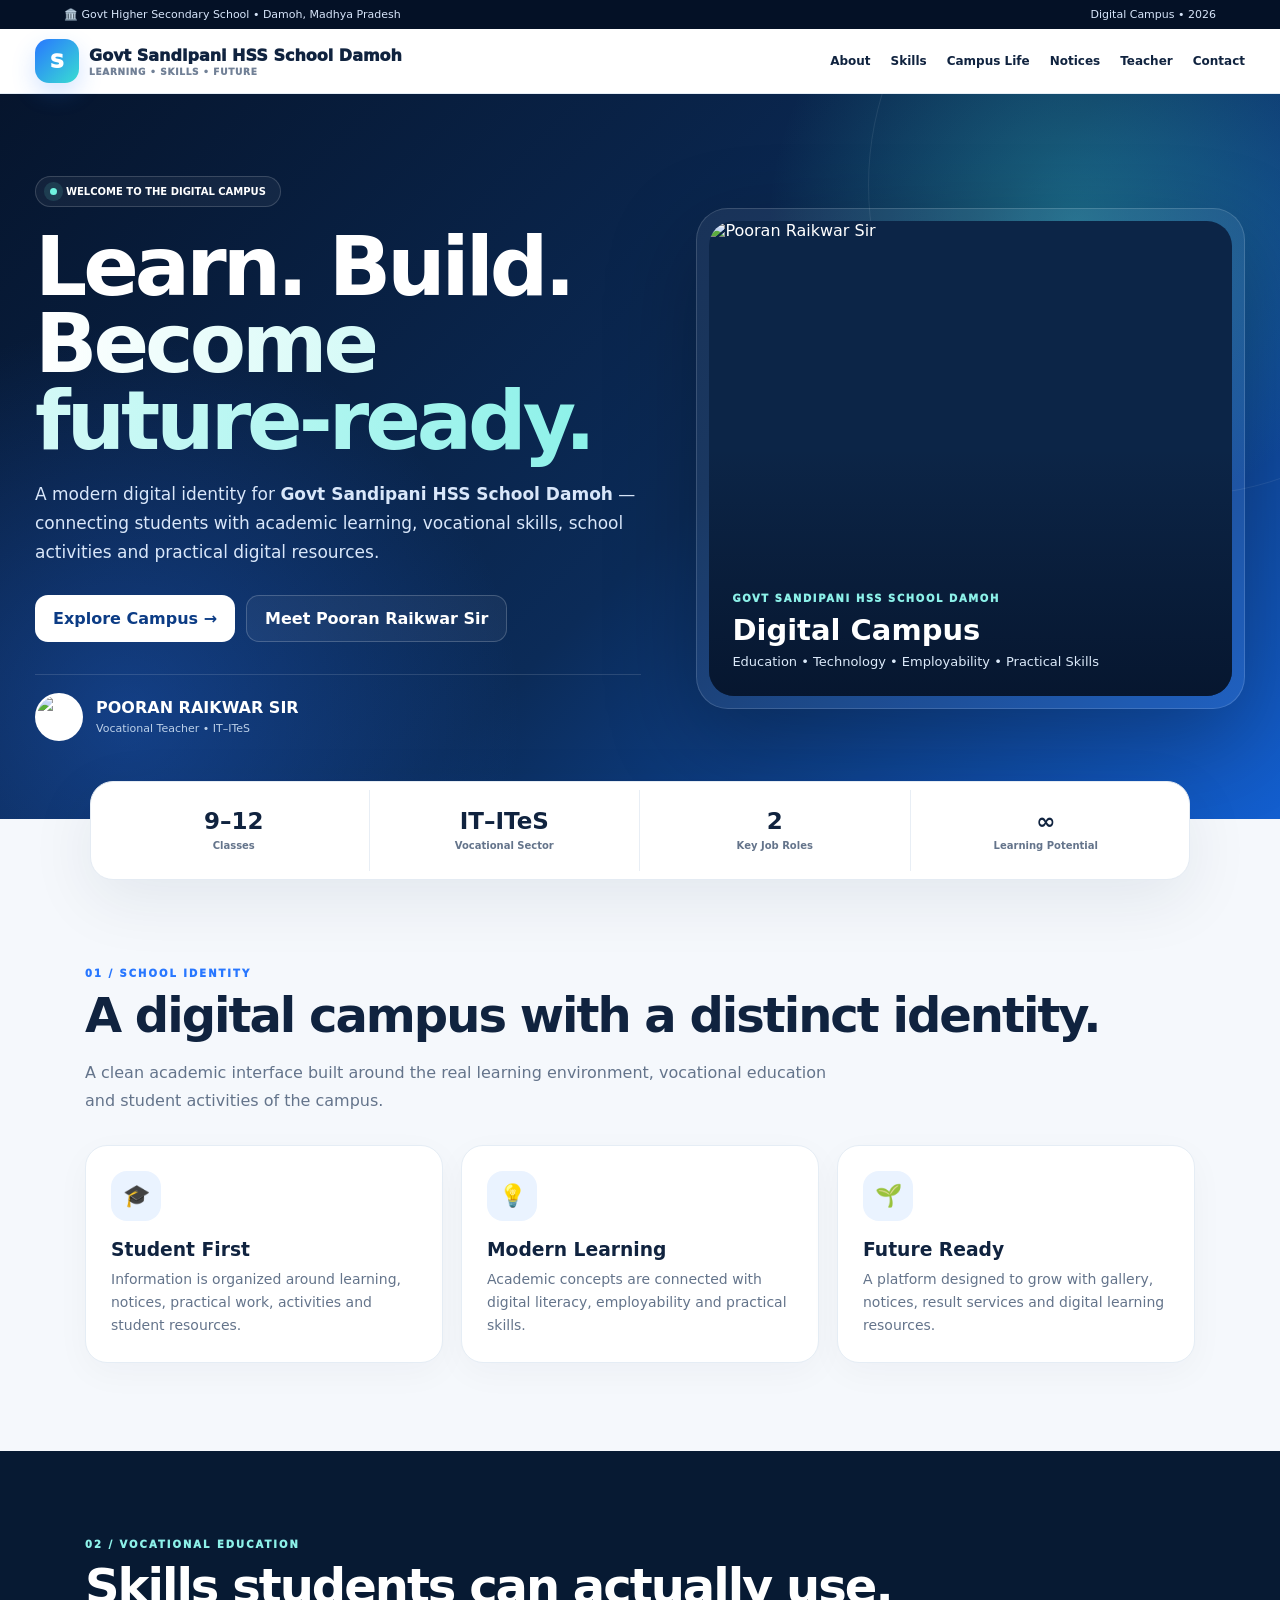
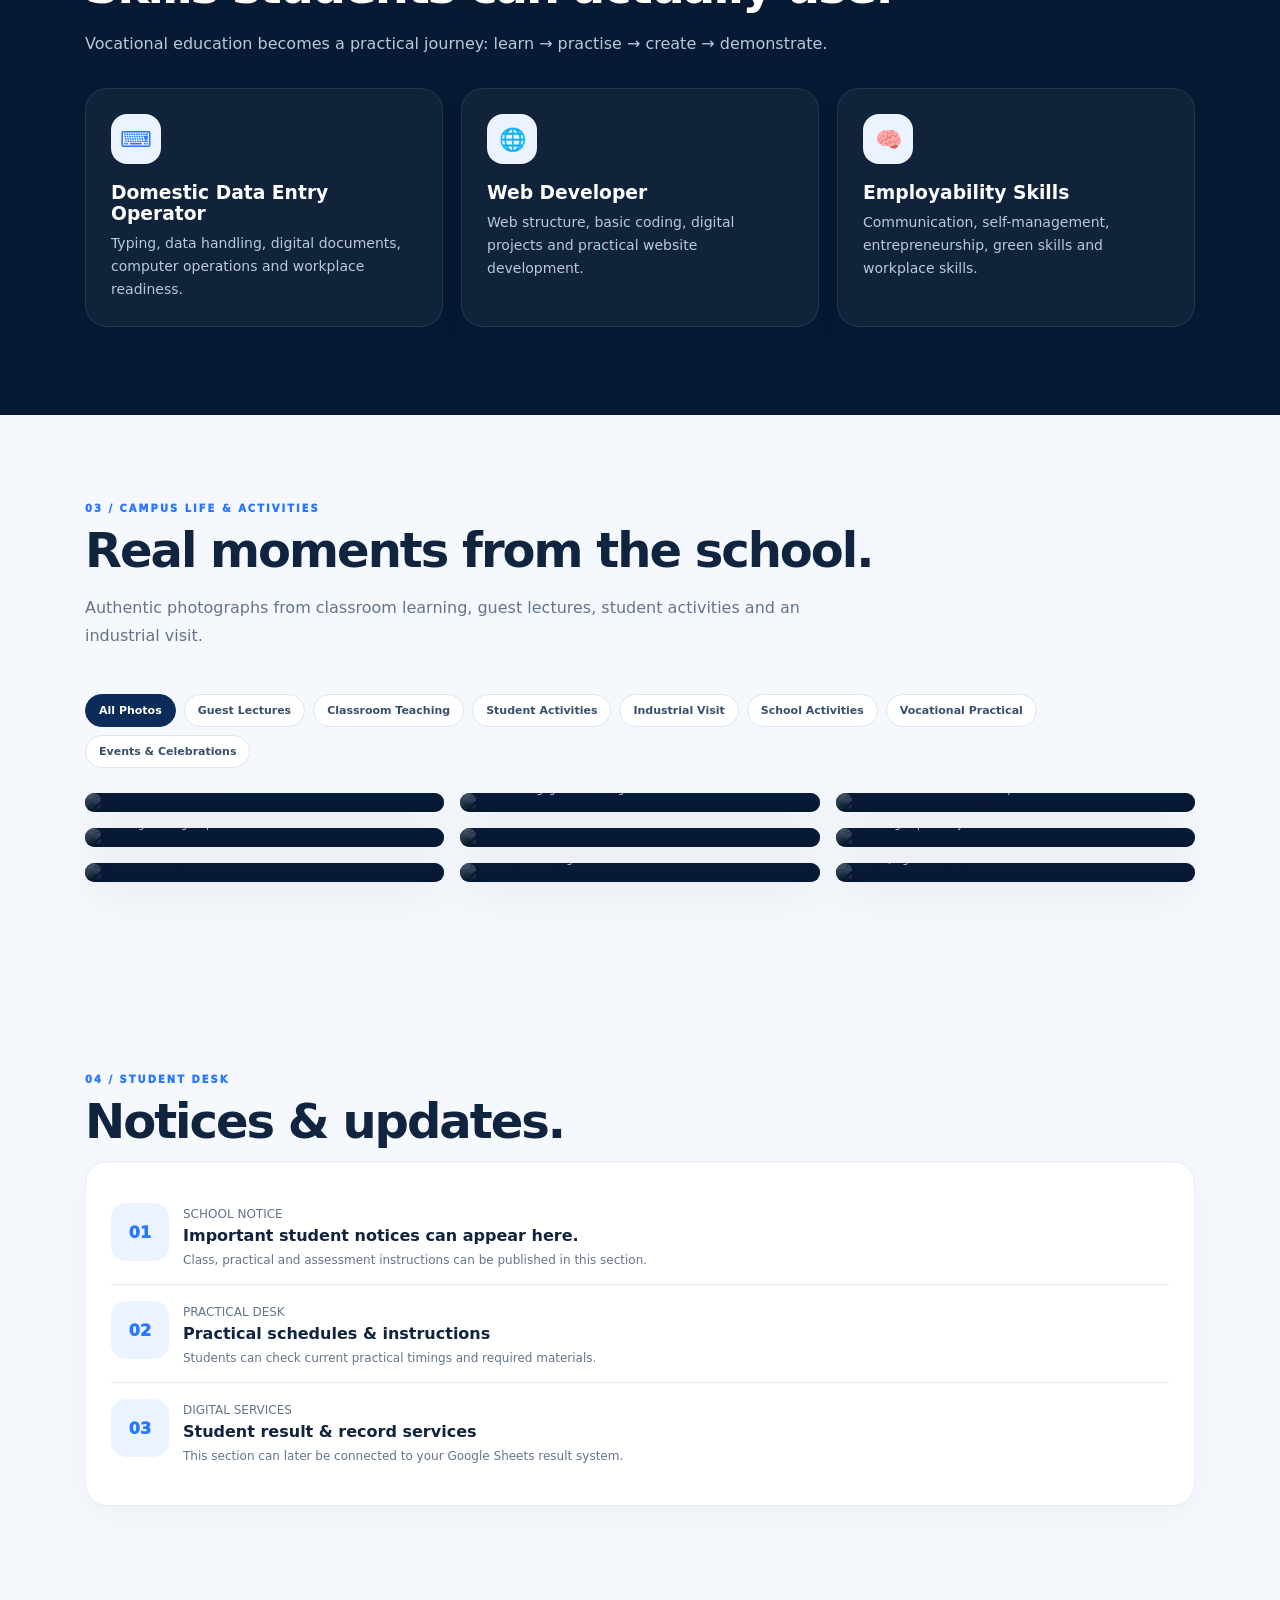
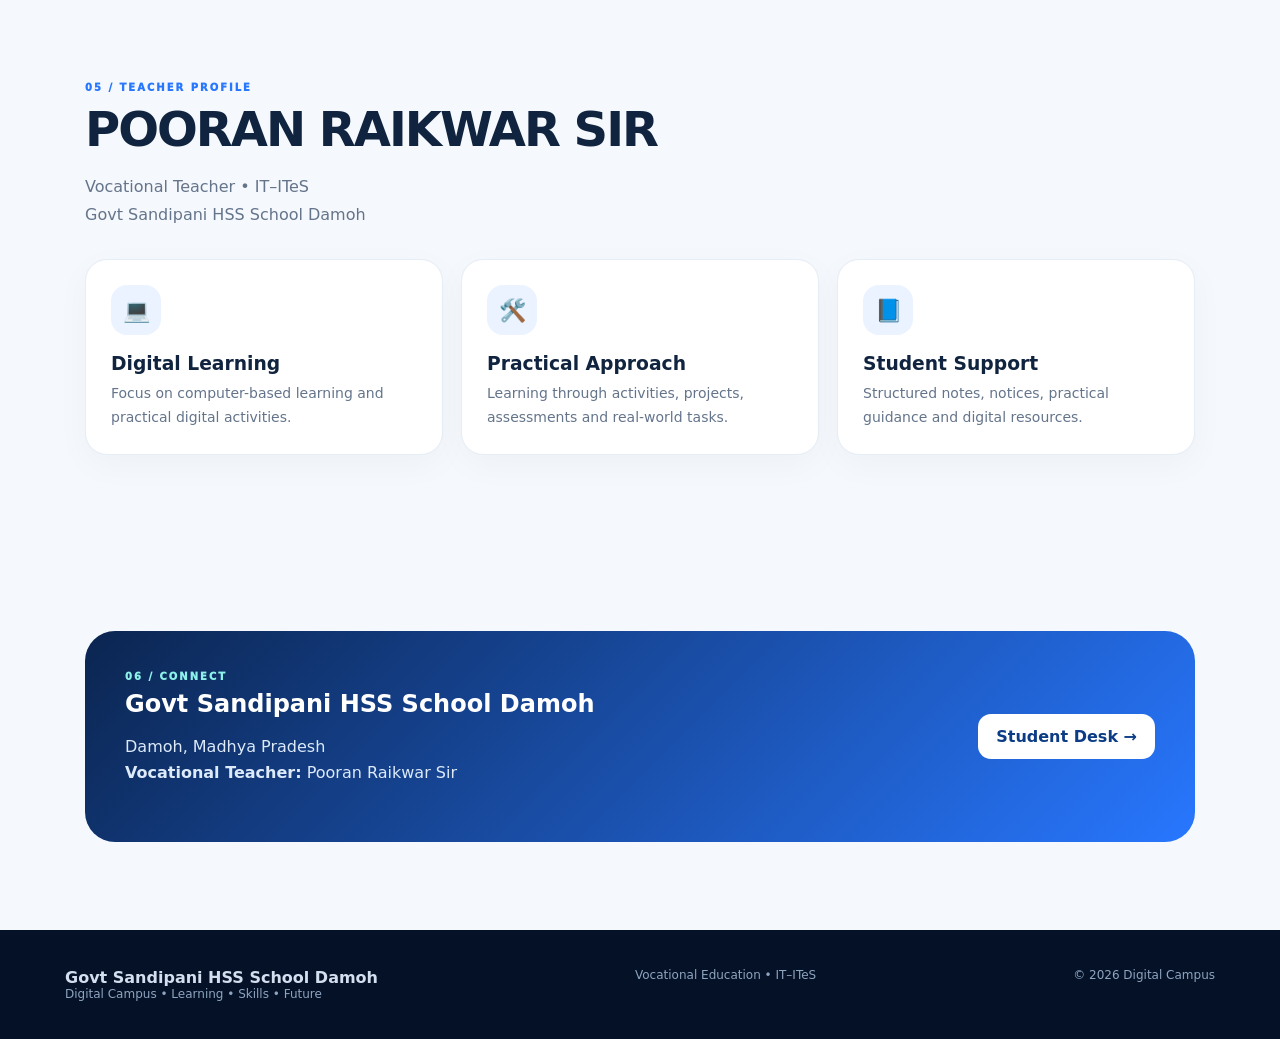
==== index.html @ 008d611b "Add files via upload" ====
<!doctype html>
<html lang="en">
<head>
<meta charset="utf-8">
<meta name="viewport" content="width=device-width,initial-scale=1,viewport-fit=cover">
<meta name="theme-color" content="#06152d">
<title>Pooran Raikwar Sir | Digital Campus | Govt Sandipani HSS School Damoh</title>
<meta name="description" content="Digital Campus of Govt Sandipani HSS School Damoh — vocational education, classroom learning, activities and practical skills.">
<style>
:root{
 --navy:#06152d;--navy2:#0b2b58;--blue:#2877ff;--cyan:#39ddd2;--gold:#ffc857;
 --ink:#10233f;--muted:#64748b;--line:#e6edf5;--soft:#f5f8fc;--white:#fff;
}
*{box-sizing:border-box}html{scroll-behavior:smooth}body{margin:0;font-family:Inter,ui-sans-serif,system-ui,-apple-system,"Segoe UI",Arial,sans-serif;color:var(--ink);background:var(--soft)}
a{text-decoration:none;color:inherit}button{font:inherit}
.top{padding:8px 5%;font-size:11px;background:#041126;color:#d7e5fa;display:flex;justify-content:space-between;gap:10px;flex-wrap:wrap}
nav{position:sticky;top:0;z-index:100;background:#ffffffed;backdrop-filter:blur(18px);border-bottom:1px solid #e5edf5}
.nav{max-width:1250px;margin:auto;padding:10px 20px;display:flex;align-items:center;justify-content:space-between}
.brand{display:flex;gap:10px;align-items:center;font-weight:950}
.crest{width:44px;height:44px;border-radius:14px;background:linear-gradient(135deg,var(--blue),var(--cyan));color:#fff;display:grid;place-items:center;box-shadow:0 10px 25px #2877ff33;font-size:20px}
.brand small{display:block;color:#718096;font-size:9px;letter-spacing:.7px;margin-top:2px}
.links{display:flex;gap:20px;font-size:12px;font-weight:850}.links a:hover{color:var(--blue)}
.menu{display:none;border:0;background:#edf4ff;padding:9px 12px;border-radius:10px}

.hero{min-height:690px;color:#fff;position:relative;overflow:hidden;background:
radial-gradient(circle at 84% 18%,#39ddd255,transparent 25%),
radial-gradient(circle at 10% 86%,#2877ff55,transparent 30%),
linear-gradient(135deg,#06152d,#0b2b58 55%,#135fd0)}
.hero:before{content:"";position:absolute;width:620px;height:620px;border:1px solid #ffffff15;border-radius:50%;right:-210px;top:-220px}
.heroin{max-width:1250px;margin:auto;position:relative;z-index:2;padding:82px 20px 78px;display:grid;grid-template-columns:1.05fr .95fr;gap:55px;align-items:center}
.eyebrow{font-size:11px;letter-spacing:2px;font-weight:950;color:#8cf1e9}
.pill{display:inline-flex;align-items:center;gap:9px;border:1px solid #ffffff29;background:#ffffff0d;padding:9px 14px;border-radius:999px;font-size:10px;font-weight:900}
.pulse{width:7px;height:7px;background:#6ff3df;border-radius:50%;box-shadow:0 0 0 6px #6ff3df1f}
h1{font-size:clamp(44px,7vw,82px);line-height:.94;letter-spacing:-4px;margin:21px 0}
.gradient{background:linear-gradient(90deg,#fff,#8cf1e9);-webkit-background-clip:text;background-clip:text;color:transparent}
.hero h1 em{font-style:normal;color:var(--gold)}.hero p{max-width:650px;color:#d9e7fa;font-size:17px;line-height:1.7}
.actions{display:flex;gap:11px;flex-wrap:wrap;margin-top:28px}
.btn{padding:13px 18px;border-radius:13px;font-weight:900;display:inline-flex;gap:8px;align-items:center}
.white{background:#fff;color:#0c3c85}.outline{border:1px solid #ffffff32;background:#ffffff0d;color:#fff}
.signature{margin-top:32px;padding-top:18px;border-top:1px solid #ffffff20;display:flex;align-items:center;gap:13px}
.avatar{width:48px;height:48px;border-radius:50%;overflow:hidden;border:2px solid #ffffff55;background:#fff}
.avatar img{width:100%;height:100%;object-fit:cover}.signature b{display:block}.signature span{font-size:11px;color:#bcd0e9}

.profile{background:#ffffff10;border:1px solid #ffffff24;border-radius:32px;padding:12px;box-shadow:0 30px 90px #0004}
.profilebox{height:475px;border-radius:25px;overflow:hidden;position:relative;background:#0c2547}
.profilebox img{width:100%;height:100%;object-fit:cover;object-position:center 22%;filter:saturate(.92)}
.profilebox:after{content:"";position:absolute;inset:0;background:linear-gradient(transparent 48%,#06152de8 100%)}
.profilecontent{position:absolute;z-index:2;bottom:0;left:0;right:0;padding:23px}
.profilecontent .tag{font-size:10px;color:#8cf1e9;font-weight:950;letter-spacing:1.6px}
.profilecontent h2{margin:7px 0 4px;color:#fff;font-size:29px}.profilecontent p{margin:0;color:#dceafa;font-size:13px}

.quick{max-width:1100px;margin:-38px auto 0;position:relative;z-index:5;background:#fff;border:1px solid #e4ebf3;border-radius:23px;box-shadow:0 20px 65px #10233f14;padding:8px;display:grid;grid-template-columns:repeat(4,1fr)}
.quick div{padding:18px;text-align:center;border-right:1px solid #e8eef5}.quick div:last-child{border:0}.quick b{display:block;font-size:23px}.quick span{font-size:10px;color:#64748b;font-weight:800}

section{max-width:1150px;margin:auto;padding:88px 20px}.label{color:var(--blue);font-size:10px;font-weight:1000;letter-spacing:2px;text-transform:uppercase}
h2.sectiontitle{font-size:clamp(30px,4vw,48px);letter-spacing:-2px;margin:8px 0 12px}.lead{color:#64748b;line-height:1.75;max-width:750px}
.grid3{display:grid;grid-template-columns:repeat(3,1fr);gap:18px;margin-top:30px}
.card{background:#fff;border:1px solid #e5edf5;border-radius:22px;padding:25px;box-shadow:0 10px 35px #10233f09}
.icon{width:50px;height:50px;border-radius:16px;background:#eaf3ff;color:#2877ff;display:grid;place-items:center;font-size:22px;margin-bottom:18px}
.card h3{margin:0 0 8px}.card p{margin:0;color:#64748b;line-height:1.65;font-size:14px}

.dark{background:#071a33;color:#fff;max-width:none}.darkin{max-width:1150px;margin:auto;padding:88px 20px}
.dark .lead{color:#b8c9dd}.dark .card{background:#ffffff0b;border-color:#ffffff16;color:#fff}.dark .card p{color:#b8c9dd}

.gallery-head{display:flex;justify-content:space-between;gap:25px;align-items:end;flex-wrap:wrap}
.filters{display:flex;gap:8px;flex-wrap:wrap;margin:28px 0 25px}
.filter{border:1px solid #dce6f0;background:#fff;color:#38506d;border-radius:999px;padding:9px 13px;font-size:11px;font-weight:900;cursor:pointer}
.filter.active,.filter:hover{background:#0b2b58;color:#fff;border-color:#0b2b58}
.masonry{columns:3 280px;column-gap:16px}
.photo-card{break-inside:avoid;margin:0 0 16px;border-radius:21px;overflow:hidden;background:#0b2b58;position:relative;cursor:pointer;box-shadow:0 15px 40px #10233f12}
.photo-card img{display:block;width:100%;height:auto;transition:transform .45s ease}.photo-card:hover img{transform:scale(1.035)}
.photo-overlay{position:absolute;left:0;right:0;bottom:0;padding:40px 16px 15px;color:#fff;background:linear-gradient(transparent,#06152de8)}
.photo-overlay b{display:block;font-size:14px}.photo-overlay span{font-size:10px;color:#c9d8eb}
.empty-gallery{display:none;padding:30px;border:1px dashed #cbd8e6;border-radius:20px;color:#64748b;text-align:center;background:#fff}

.notice{display:flex;gap:14px;padding:16px 0;border-bottom:1px solid #e5edf5}.notice:last-child{border:0}
.date{width:58px;height:58px;flex:none;border-radius:15px;background:#eaf3ff;color:#2877ff;display:grid;place-items:center;font-weight:1000}
.notice b{display:block;margin:4px 0}.notice small,.notice span{color:#64748b;font-size:12px}

.cta{background:linear-gradient(135deg,#0b2550,#2877ff);color:#fff;border-radius:30px;padding:40px;display:flex;justify-content:space-between;align-items:center;gap:25px}
.cta p{color:#dceafa;line-height:1.65}.footer{background:#041126;color:#d3dfef;padding:38px 20px}
.foot{max-width:1150px;margin:auto;display:flex;justify-content:space-between;gap:20px;flex-wrap:wrap}.muted{font-size:12px;color:#8ea5c0}

.lightbox{position:fixed;inset:0;background:#020914f5;z-index:500;display:none;align-items:center;justify-content:center;padding:22px}
.lightbox.open{display:flex}.lightbox-inner{width:min(1100px,100%);height:min(92vh,850px);display:flex;flex-direction:column;gap:12px}
.lb-stage{flex:1;min-height:0;display:grid;place-items:center;position:relative}
.lb-stage img{max-width:100%;max-height:100%;object-fit:contain;border-radius:14px;box-shadow:0 20px 80px #0008}
.lb-title{color:#fff;text-align:center}.lb-title b{display:block}.lb-title span{font-size:11px;color:#b9c8dc}
.lb-close,.lb-prev,.lb-next{position:absolute;border:1px solid #ffffff2b;background:#ffffff12;color:#fff;width:44px;height:44px;border-radius:50%;display:grid;place-items:center;cursor:pointer;font-size:22px}
.lb-close{right:0;top:0}.lb-prev{left:8px;top:50%;transform:translateY(-50%)}.lb-next{right:8px;top:50%;transform:translateY(-50%)}

@media(max-width:850px){
 .links{display:none}.menu{display:block}.heroin{grid-template-columns:1fr;padding-top:58px}.profile{max-width:520px;margin:auto}.profilebox{height:430px}
 .quick{margin:15px 15px 0;grid-template-columns:1fr 1fr}.quick div{border-bottom:1px solid #e8eef5}.quick div:nth-child(2){border-right:0}
 .grid3{grid-template-columns:1fr}.cta{display:block}.cta .btn{margin-top:15px}h1{letter-spacing:-2.5px}
 .masonry{columns:2 150px}.photo-overlay{padding:35px 10px 10px}.photo-overlay b{font-size:12px}
}
@media(max-width:520px){
 .top{font-size:10px}.nav{padding:9px 14px}.brand{font-size:12px}.crest{width:38px;height:38px;border-radius:12px}
 .brand small{font-size:8px}.heroin{padding-left:16px;padding-right:16px}.hero{min-height:auto}
 h1{font-size:46px}.hero p{font-size:15px}.profilebox{height:390px}
 section,.darkin{padding:68px 16px}.masonry{columns:1}.filters{overflow-x:auto;flex-wrap:nowrap;padding-bottom:3px}.filter{white-space:nowrap}
 .lightbox{padding:10px}.lb-prev{left:2px}.lb-next{right:2px}.lb-close{right:2px}
}
</style>
</head>
<body>
<div class="top"><span>🏛️ Govt Higher Secondary School • Damoh, Madhya Pradesh</span><span>Digital Campus • 2026</span></div>
<nav><div class="nav">
<a class="brand" href="#"><span class="crest">S</span><span>Govt Sandipani HSS School Damoh<small>LEARNING • SKILLS • FUTURE</small></span></a>
<div class="links"><a href="#about">About</a><a href="#skills">Skills</a><a href="#gallery">Campus Life</a><a href="#notices">Notices</a><a href="#teacher">Teacher</a><a href="#contact">Contact</a></div>
<button class="menu" onclick="document.getElementById('gallery').scrollIntoView()">☰</button>
</div></nav>

<header class="hero"><div class="heroin"><div>
<span class="pill"><span class="pulse"></span> WELCOME TO THE DIGITAL CAMPUS</span>
<h1>Learn. Build.<br><span class="gradient">Become future-ready.</span></h1>
<p>A modern digital identity for <b>Govt Sandipani HSS School Damoh</b> — connecting students with academic learning, vocational skills, school activities and practical digital resources.</p>
<div class="actions"><a class="btn white" href="#gallery">Explore Campus →</a><a class="btn outline" href="#teacher">Meet Pooran Raikwar Sir</a></div>
<div class="signature"><div class="avatar"><img src="images/teacher-profile.jpg" alt="Teacher profile"></div><div><b>POORAN RAIKWAR SIR</b><span>Vocational Teacher • IT–ITeS</span></div></div>
</div>
<div class="profile"><div class="profilebox"><img src="images/teacher-profile.jpg" alt="Pooran Raikwar Sir"><div class="profilecontent"><span class="tag">GOVT SANDIPANI HSS SCHOOL DAMOH</span><h2>Digital Campus</h2><p>Education • Technology • Employability • Practical Skills</p></div></div></div>
</div></header>

<div class="quick"><div><b>9–12</b><span>Classes</span></div><div><b>IT–ITeS</b><span>Vocational Sector</span></div><div><b>2</b><span>Key Job Roles</span></div><div><b>∞</b><span>Learning Potential</span></div></div>

<section id="about"><div class="label">01 / School identity</div><h2 class="sectiontitle">A digital campus with a distinct identity.</h2><p class="lead">A clean academic interface built around the real learning environment, vocational education and student activities of the campus.</p>
<div class="grid3"><div class="card"><div class="icon">🎓</div><h3>Student First</h3><p>Information is organized around learning, notices, practical work, activities and student resources.</p></div>
<div class="card"><div class="icon">💡</div><h3>Modern Learning</h3><p>Academic concepts are connected with digital literacy, employability and practical skills.</p></div>
<div class="card"><div class="icon">🌱</div><h3>Future Ready</h3><p>A platform designed to grow with gallery, notices, result services and digital learning resources.</p></div></div></section>

<div class="dark"><div class="darkin" id="skills"><div class="label" style="color:#8cf1e9">02 / Vocational education</div><h2 class="sectiontitle">Skills students can actually use.</h2><p class="lead">Vocational education becomes a practical journey: learn → practise → create → demonstrate.</p>
<div class="grid3"><div class="card"><div class="icon">⌨️</div><h3>Domestic Data Entry Operator</h3><p>Typing, data handling, digital documents, computer operations and workplace readiness.</p></div>
<div class="card"><div class="icon">🌐</div><h3>Web Developer</h3><p>Web structure, basic coding, digital projects and practical website development.</p></div>
<div class="card"><div class="icon">🧠</div><h3>Employability Skills</h3><p>Communication, self-management, entrepreneurship, green skills and workplace skills.</p></div></div></div></div>

<section id="gallery"><div class="gallery-head"><div><div class="label">03 / Campus life & activities</div><h2 class="sectiontitle">Real moments from the school.</h2><p class="lead">Authentic photographs from classroom learning, guest lectures, student activities and an industrial visit.</p></div></div>
<div class="filters" id="filters">
<button class="filter active" data-filter="all">All Photos</button>
<button class="filter" data-filter="guest">Guest Lectures</button>
<button class="filter" data-filter="classroom">Classroom Teaching</button>
<button class="filter" data-filter="students">Student Activities</button>
<button class="filter" data-filter="industrial">Industrial Visit</button>
<button class="filter" data-filter="school">School Activities</button>
<button class="filter" data-filter="practical">Vocational Practical</button>
<button class="filter" data-filter="events">Events & Celebrations</button>
</div>
<div class="masonry" id="galleryGrid">
<figure class="photo-card" data-cat="guest classroom" data-index="0"><img src="images/guest-lecture-01.jpg" alt="Guest Lecture"><figcaption class="photo-overlay"><b>Guest Lecture</b><span>Interactive classroom session</span></figcaption></figure>
<figure class="photo-card" data-cat="guest classroom" data-index="1"><img src="images/guest-lecture-02.jpg" alt="Guest Lecture"><figcaption class="photo-overlay"><b>Guest Lecture</b><span>Learning with digital presentation</span></figcaption></figure>
<figure class="photo-card" data-cat="guest classroom" data-index="2"><img src="images/guest-lecture-03.jpg" alt="Guest Lecture"><figcaption class="photo-overlay"><b>Guest Lecture</b><span>Classroom interaction</span></figcaption></figure>
<figure class="photo-card" data-cat="guest classroom" data-index="3"><img src="images/guest-lecture-04.jpg" alt="Guest Lecture"><figcaption class="photo-overlay"><b>Guest Lecture</b><span>Students engaged in learning</span></figcaption></figure>
<figure class="photo-card" data-cat="guest classroom" data-index="4"><img src="images/guest-lecture-05.jpg" alt="Guest Lecture"><figcaption class="photo-overlay"><b>Guest Lecture</b><span>Teacher–student interaction</span></figcaption></figure>
<figure class="photo-card" data-cat="guest classroom" data-index="5"><img src="images/guest-lecture-06.jpg" alt="Guest Lecture"><figcaption class="photo-overlay"><b>Guest Lecture</b><span>Classroom learning moment</span></figcaption></figure>
<figure class="photo-card" data-cat="students school" data-index="6"><img src="images/student-activities-01.jpg" alt="Student Activities"><figcaption class="photo-overlay"><b>Student Activities</b><span>Students with teachers on campus</span></figcaption></figure>
<figure class="photo-card" data-cat="students school" data-index="7"><img src="images/student-activities-02.jpg" alt="Student Activities"><figcaption class="photo-overlay"><b>Student Activities</b><span>Student group activity</span></figcaption></figure>
<figure class="photo-card" data-cat="industrial" data-index="8"><img src="images/industrial-visit-01.jpg" alt="Industrial Visit"><figcaption class="photo-overlay"><b>Industrial Visit</b><span>IT–ITeS / Agriculture vocational visit</span></figcaption></figure>
</div>
<div class="empty-gallery" id="emptyGallery">इस category के लिए अभी photo उपलब्ध नहीं है। नई photos जोड़ते ही यह section automatically expand किया जा सकता है।</div>
</section>

<section id="notices"><div class="label">04 / Student desk</div><h2 class="sectiontitle">Notices & updates.</h2><div class="card">
<div class="notice"><div class="date">01</div><div><small>SCHOOL NOTICE</small><b>Important student notices can appear here.</b><span>Class, practical and assessment instructions can be published in this section.</span></div></div>
<div class="notice"><div class="date">02</div><div><small>PRACTICAL DESK</small><b>Practical schedules & instructions</b><span>Students can check current practical timings and required materials.</span></div></div>
<div class="notice"><div class="date">03</div><div><small>DIGITAL SERVICES</small><b>Student result & record services</b><span>This section can later be connected to your Google Sheets result system.</span></div></div>
</div></section>

<section id="teacher"><div class="label">05 / Teacher profile</div><h2 class="sectiontitle">POORAN RAIKWAR SIR</h2><p class="lead">Vocational Teacher • IT–ITeS<br>Govt Sandipani HSS School Damoh</p>
<div class="grid3"><div class="card"><div class="icon">💻</div><h3>Digital Learning</h3><p>Focus on computer-based learning and practical digital activities.</p></div>
<div class="card"><div class="icon">🛠️</div><h3>Practical Approach</h3><p>Learning through activities, projects, assessments and real-world tasks.</p></div>
<div class="card"><div class="icon">📘</div><h3>Student Support</h3><p>Structured notes, notices, practical guidance and digital resources.</p></div></div></section>

<section id="contact"><div class="cta"><div><div class="label" style="color:#8cf1e9">06 / Connect</div><h2 style="margin:8px 0">Govt Sandipani HSS School Damoh</h2><p>Damoh, Madhya Pradesh<br><b>Vocational Teacher:</b> Pooran Raikwar Sir</p></div><a class="btn white" href="#notices">Student Desk →</a></div></section>

<footer class="footer"><div class="foot"><div><b>Govt Sandipani HSS School Damoh</b><div class="muted">Digital Campus • Learning • Skills • Future</div></div><div class="muted">Vocational Education • IT–ITeS</div><div class="muted">© 2026 Digital Campus</div></div></footer>

<div class="lightbox" id="lightbox" aria-hidden="true"><div class="lightbox-inner">
<div class="lb-stage"><button class="lb-close" id="lbClose" aria-label="Close">×</button><button class="lb-prev" id="lbPrev" aria-label="Previous">‹</button><img id="lbImg" src="" alt=""><button class="lb-next" id="lbNext" aria-label="Next">›</button></div>
<div class="lb-title"><b id="lbName"></b><span id="lbMeta"></span></div>
</div></div>

<script>
const photos=[
 {src:"images/guest-lecture-01.jpg",name:"Guest Lecture",meta:"Interactive classroom session"},
 {src:"images/guest-lecture-02.jpg",name:"Guest Lecture",meta:"Learning with digital presentation"},
 {src:"images/guest-lecture-03.jpg",name:"Guest Lecture",meta:"Classroom interaction"},
 {src:"images/guest-lecture-04.jpg",name:"Guest Lecture",meta:"Students engaged in learning"},
 {src:"images/guest-lecture-05.jpg",name:"Guest Lecture",meta:"Teacher–student interaction"},
 {src:"images/guest-lecture-06.jpg",name:"Guest Lecture",meta:"Classroom learning moment"},
 {src:"images/student-activities-01.jpg",name:"Student Activities",meta:"Students with teachers on campus"},
 {src:"images/student-activities-02.jpg",name:"Student Activities",meta:"Student group activity"},
 {src:"images/industrial-visit-01.jpg",name:"Industrial Visit",meta:"IT–ITeS / Agriculture vocational visit"}
];
const cards=[...document.querySelectorAll(".photo-card")], filters=[...document.querySelectorAll(".filter")], empty=document.getElementById("emptyGallery");
filters.forEach(btn=>btn.addEventListener("click",()=>{
 filters.forEach(x=>x.classList.remove("active"));btn.classList.add("active");
 const f=btn.dataset.filter;let visible=0;
 cards.forEach(c=>{const show=f==="all"||c.dataset.cat.split(" ").includes(f);c.style.display=show?"":"none";if(show)visible++});
 empty.style.display=visible?"none":"block";
}));
const lb=document.getElementById("lightbox"), lbImg=document.getElementById("lbImg"), lbName=document.getElementById("lbName"), lbMeta=document.getElementById("lbMeta");
let current=0;
function openLb(i){current=i;const p=photos[current];lbImg.src=p.src;lbImg.alt=p.name;lbName.textContent=p.name;lbMeta.textContent=p.meta;lb.classList.add("open");lb.setAttribute("aria-hidden","false");document.body.style.overflow="hidden"}
function closeLb(){lb.classList.remove("open");lb.setAttribute("aria-hidden","true");document.body.style.overflow=""}
function next(d){current=(current+d+photos.length)%photos.length;openLb(current)}
cards.forEach((c,i)=>c.addEventListener("click",()=>openLb(i)));
document.getElementById("lbClose").onclick=closeLb;
document.getElementById("lbPrev").onclick=()=>next(-1);
document.getElementById("lbNext").onclick=()=>next(1);
lb.addEventListener("click",e=>{if(e.target===lb)closeLb()});
document.addEventListener("keydown",e=>{if(!lb.classList.contains("open"))return;if(e.key==="Escape")closeLb();if(e.key==="ArrowLeft")next(-1);if(e.key==="ArrowRight")next(1)});
</script>
</body></html>
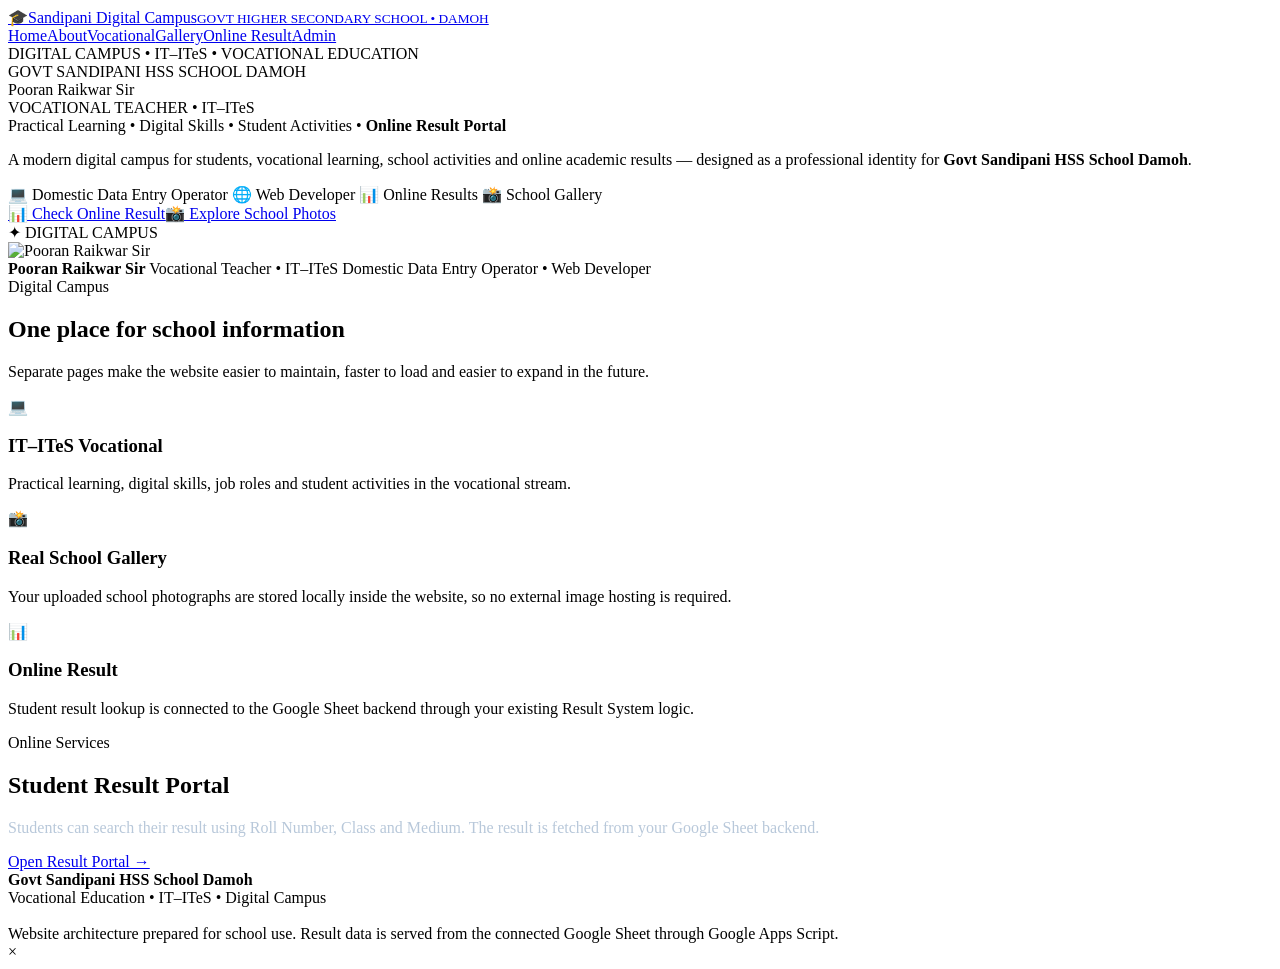
==== commit 12c72529: "im" ====
--- a/index.html
+++ b/index.html
@@ -1,213 +1,51 @@
-<!doctype html>
-<html lang="en">
-<head>
-<meta charset="utf-8">
-<meta name="viewport" content="width=device-width,initial-scale=1,viewport-fit=cover">
-<meta name="theme-color" content="#06152d">
-<title>Pooran Raikwar Sir | Digital Campus | Govt Sandipani HSS School Damoh</title>
-<meta name="description" content="Digital Campus of Govt Sandipani HSS School Damoh — vocational education, classroom learning, activities and practical skills.">
-<style>
-:root{
- --navy:#06152d;--navy2:#0b2b58;--blue:#2877ff;--cyan:#39ddd2;--gold:#ffc857;
- --ink:#10233f;--muted:#64748b;--line:#e6edf5;--soft:#f5f8fc;--white:#fff;
-}
-*{box-sizing:border-box}html{scroll-behavior:smooth}body{margin:0;font-family:Inter,ui-sans-serif,system-ui,-apple-system,"Segoe UI",Arial,sans-serif;color:var(--ink);background:var(--soft)}
-a{text-decoration:none;color:inherit}button{font:inherit}
-.top{padding:8px 5%;font-size:11px;background:#041126;color:#d7e5fa;display:flex;justify-content:space-between;gap:10px;flex-wrap:wrap}
-nav{position:sticky;top:0;z-index:100;background:#ffffffed;backdrop-filter:blur(18px);border-bottom:1px solid #e5edf5}
-.nav{max-width:1250px;margin:auto;padding:10px 20px;display:flex;align-items:center;justify-content:space-between}
-.brand{display:flex;gap:10px;align-items:center;font-weight:950}
-.crest{width:44px;height:44px;border-radius:14px;background:linear-gradient(135deg,var(--blue),var(--cyan));color:#fff;display:grid;place-items:center;box-shadow:0 10px 25px #2877ff33;font-size:20px}
-.brand small{display:block;color:#718096;font-size:9px;letter-spacing:.7px;margin-top:2px}
-.links{display:flex;gap:20px;font-size:12px;font-weight:850}.links a:hover{color:var(--blue)}
-.menu{display:none;border:0;background:#edf4ff;padding:9px 12px;border-radius:10px}
-
-.hero{min-height:690px;color:#fff;position:relative;overflow:hidden;background:
-radial-gradient(circle at 84% 18%,#39ddd255,transparent 25%),
-radial-gradient(circle at 10% 86%,#2877ff55,transparent 30%),
-linear-gradient(135deg,#06152d,#0b2b58 55%,#135fd0)}
-.hero:before{content:"";position:absolute;width:620px;height:620px;border:1px solid #ffffff15;border-radius:50%;right:-210px;top:-220px}
-.heroin{max-width:1250px;margin:auto;position:relative;z-index:2;padding:82px 20px 78px;display:grid;grid-template-columns:1.05fr .95fr;gap:55px;align-items:center}
-.eyebrow{font-size:11px;letter-spacing:2px;font-weight:950;color:#8cf1e9}
-.pill{display:inline-flex;align-items:center;gap:9px;border:1px solid #ffffff29;background:#ffffff0d;padding:9px 14px;border-radius:999px;font-size:10px;font-weight:900}
-.pulse{width:7px;height:7px;background:#6ff3df;border-radius:50%;box-shadow:0 0 0 6px #6ff3df1f}
-h1{font-size:clamp(44px,7vw,82px);line-height:.94;letter-spacing:-4px;margin:21px 0}
-.gradient{background:linear-gradient(90deg,#fff,#8cf1e9);-webkit-background-clip:text;background-clip:text;color:transparent}
-.hero h1 em{font-style:normal;color:var(--gold)}.hero p{max-width:650px;color:#d9e7fa;font-size:17px;line-height:1.7}
-.actions{display:flex;gap:11px;flex-wrap:wrap;margin-top:28px}
-.btn{padding:13px 18px;border-radius:13px;font-weight:900;display:inline-flex;gap:8px;align-items:center}
-.white{background:#fff;color:#0c3c85}.outline{border:1px solid #ffffff32;background:#ffffff0d;color:#fff}
-.signature{margin-top:32px;padding-top:18px;border-top:1px solid #ffffff20;display:flex;align-items:center;gap:13px}
-.avatar{width:48px;height:48px;border-radius:50%;overflow:hidden;border:2px solid #ffffff55;background:#fff}
-.avatar img{width:100%;height:100%;object-fit:cover}.signature b{display:block}.signature span{font-size:11px;color:#bcd0e9}
-
-.profile{background:#ffffff10;border:1px solid #ffffff24;border-radius:32px;padding:12px;box-shadow:0 30px 90px #0004}
-.profilebox{height:475px;border-radius:25px;overflow:hidden;position:relative;background:#0c2547}
-.profilebox img{width:100%;height:100%;object-fit:cover;object-position:center 22%;filter:saturate(.92)}
-.profilebox:after{content:"";position:absolute;inset:0;background:linear-gradient(transparent 48%,#06152de8 100%)}
-.profilecontent{position:absolute;z-index:2;bottom:0;left:0;right:0;padding:23px}
-.profilecontent .tag{font-size:10px;color:#8cf1e9;font-weight:950;letter-spacing:1.6px}
-.profilecontent h2{margin:7px 0 4px;color:#fff;font-size:29px}.profilecontent p{margin:0;color:#dceafa;font-size:13px}
-
-.quick{max-width:1100px;margin:-38px auto 0;position:relative;z-index:5;background:#fff;border:1px solid #e4ebf3;border-radius:23px;box-shadow:0 20px 65px #10233f14;padding:8px;display:grid;grid-template-columns:repeat(4,1fr)}
-.quick div{padding:18px;text-align:center;border-right:1px solid #e8eef5}.quick div:last-child{border:0}.quick b{display:block;font-size:23px}.quick span{font-size:10px;color:#64748b;font-weight:800}
-
-section{max-width:1150px;margin:auto;padding:88px 20px}.label{color:var(--blue);font-size:10px;font-weight:1000;letter-spacing:2px;text-transform:uppercase}
-h2.sectiontitle{font-size:clamp(30px,4vw,48px);letter-spacing:-2px;margin:8px 0 12px}.lead{color:#64748b;line-height:1.75;max-width:750px}
-.grid3{display:grid;grid-template-columns:repeat(3,1fr);gap:18px;margin-top:30px}
-.card{background:#fff;border:1px solid #e5edf5;border-radius:22px;padding:25px;box-shadow:0 10px 35px #10233f09}
-.icon{width:50px;height:50px;border-radius:16px;background:#eaf3ff;color:#2877ff;display:grid;place-items:center;font-size:22px;margin-bottom:18px}
-.card h3{margin:0 0 8px}.card p{margin:0;color:#64748b;line-height:1.65;font-size:14px}
-
-.dark{background:#071a33;color:#fff;max-width:none}.darkin{max-width:1150px;margin:auto;padding:88px 20px}
-.dark .lead{color:#b8c9dd}.dark .card{background:#ffffff0b;border-color:#ffffff16;color:#fff}.dark .card p{color:#b8c9dd}
-
-.gallery-head{display:flex;justify-content:space-between;gap:25px;align-items:end;flex-wrap:wrap}
-.filters{display:flex;gap:8px;flex-wrap:wrap;margin:28px 0 25px}
-.filter{border:1px solid #dce6f0;background:#fff;color:#38506d;border-radius:999px;padding:9px 13px;font-size:11px;font-weight:900;cursor:pointer}
-.filter.active,.filter:hover{background:#0b2b58;color:#fff;border-color:#0b2b58}
-.masonry{columns:3 280px;column-gap:16px}
-.photo-card{break-inside:avoid;margin:0 0 16px;border-radius:21px;overflow:hidden;background:#0b2b58;position:relative;cursor:pointer;box-shadow:0 15px 40px #10233f12}
-.photo-card img{display:block;width:100%;height:auto;transition:transform .45s ease}.photo-card:hover img{transform:scale(1.035)}
-.photo-overlay{position:absolute;left:0;right:0;bottom:0;padding:40px 16px 15px;color:#fff;background:linear-gradient(transparent,#06152de8)}
-.photo-overlay b{display:block;font-size:14px}.photo-overlay span{font-size:10px;color:#c9d8eb}
-.empty-gallery{display:none;padding:30px;border:1px dashed #cbd8e6;border-radius:20px;color:#64748b;text-align:center;background:#fff}
-
-.notice{display:flex;gap:14px;padding:16px 0;border-bottom:1px solid #e5edf5}.notice:last-child{border:0}
-.date{width:58px;height:58px;flex:none;border-radius:15px;background:#eaf3ff;color:#2877ff;display:grid;place-items:center;font-weight:1000}
-.notice b{display:block;margin:4px 0}.notice small,.notice span{color:#64748b;font-size:12px}
-
-.cta{background:linear-gradient(135deg,#0b2550,#2877ff);color:#fff;border-radius:30px;padding:40px;display:flex;justify-content:space-between;align-items:center;gap:25px}
-.cta p{color:#dceafa;line-height:1.65}.footer{background:#041126;color:#d3dfef;padding:38px 20px}
-.foot{max-width:1150px;margin:auto;display:flex;justify-content:space-between;gap:20px;flex-wrap:wrap}.muted{font-size:12px;color:#8ea5c0}
-
-.lightbox{position:fixed;inset:0;background:#020914f5;z-index:500;display:none;align-items:center;justify-content:center;padding:22px}
-.lightbox.open{display:flex}.lightbox-inner{width:min(1100px,100%);height:min(92vh,850px);display:flex;flex-direction:column;gap:12px}
-.lb-stage{flex:1;min-height:0;display:grid;place-items:center;position:relative}
-.lb-stage img{max-width:100%;max-height:100%;object-fit:contain;border-radius:14px;box-shadow:0 20px 80px #0008}
-.lb-title{color:#fff;text-align:center}.lb-title b{display:block}.lb-title span{font-size:11px;color:#b9c8dc}
-.lb-close,.lb-prev,.lb-next{position:absolute;border:1px solid #ffffff2b;background:#ffffff12;color:#fff;width:44px;height:44px;border-radius:50%;display:grid;place-items:center;cursor:pointer;font-size:22px}
-.lb-close{right:0;top:0}.lb-prev{left:8px;top:50%;transform:translateY(-50%)}.lb-next{right:8px;top:50%;transform:translateY(-50%)}
-
-@media(max-width:850px){
- .links{display:none}.menu{display:block}.heroin{grid-template-columns:1fr;padding-top:58px}.profile{max-width:520px;margin:auto}.profilebox{height:430px}
- .quick{margin:15px 15px 0;grid-template-columns:1fr 1fr}.quick div{border-bottom:1px solid #e8eef5}.quick div:nth-child(2){border-right:0}
- .grid3{grid-template-columns:1fr}.cta{display:block}.cta .btn{margin-top:15px}h1{letter-spacing:-2.5px}
- .masonry{columns:2 150px}.photo-overlay{padding:35px 10px 10px}.photo-overlay b{font-size:12px}
-}
-@media(max-width:520px){
- .top{font-size:10px}.nav{padding:9px 14px}.brand{font-size:12px}.crest{width:38px;height:38px;border-radius:12px}
- .brand small{font-size:8px}.heroin{padding-left:16px;padding-right:16px}.hero{min-height:auto}
- h1{font-size:46px}.hero p{font-size:15px}.profilebox{height:390px}
- section,.darkin{padding:68px 16px}.masonry{columns:1}.filters{overflow-x:auto;flex-wrap:nowrap;padding-bottom:3px}.filter{white-space:nowrap}
- .lightbox{padding:10px}.lb-prev{left:2px}.lb-next{right:2px}.lb-close{right:2px}
-}
-</style>
-</head>
-<body>
-<div class="top"><span>🏛️ Govt Higher Secondary School • Damoh, Madhya Pradesh</span><span>Digital Campus • 2026</span></div>
-<nav><div class="nav">
-<a class="brand" href="#"><span class="crest">S</span><span>Govt Sandipani HSS School Damoh<small>LEARNING • SKILLS • FUTURE</small></span></a>
-<div class="links"><a href="#about">About</a><a href="#skills">Skills</a><a href="#gallery">Campus Life</a><a href="#notices">Notices</a><a href="#teacher">Teacher</a><a href="#contact">Contact</a></div>
-<button class="menu" onclick="document.getElementById('gallery').scrollIntoView()">☰</button>
-</div></nav>
-
-<header class="hero"><div class="heroin"><div>
-<span class="pill"><span class="pulse"></span> WELCOME TO THE DIGITAL CAMPUS</span>
-<h1>Learn. Build.<br><span class="gradient">Become future-ready.</span></h1>
-<p>A modern digital identity for <b>Govt Sandipani HSS School Damoh</b> — connecting students with academic learning, vocational skills, school activities and practical digital resources.</p>
-<div class="actions"><a class="btn white" href="#gallery">Explore Campus →</a><a class="btn outline" href="#teacher">Meet Pooran Raikwar Sir</a></div>
-<div class="signature"><div class="avatar"><img src="images/teacher-profile.jpg" alt="Teacher profile"></div><div><b>POORAN RAIKWAR SIR</b><span>Vocational Teacher • IT–ITeS</span></div></div>
+<!doctype html><html lang="en"><head>
+<meta charset="utf-8"><meta name="viewport" content="width=device-width,initial-scale=1">
+<title>Govt Sandipani HSS School Damoh</title>
+<link rel="stylesheet" href="css/style.css"><link rel="icon" href="images/campus-mark.svg"></head><body>
+<header class="topbar"><div class="container nav">
+<a class="brand" href="index.html"><span class="logo">🎓</span><span>Sandipani Digital Campus<small>GOVT HIGHER SECONDARY SCHOOL • DAMOH</small></span></a>
+<nav class="menu">
+<a href="index.html">Home</a><a href="about.html">About</a><a href="vocational.html">Vocational</a><a href="gallery.html">Gallery</a><a href="results.html" class="result-link">Online Result</a><a href="admin.html">Admin</a>
+</nav></div></header>
+<main>
+<section class="hero"><div class="container hero-grid">
+<div>
+  <div class="kicker">DIGITAL CAMPUS • IT–ITeS • VOCATIONAL EDUCATION</div>
+  <div class="wordart-wrap">
+    <div class="school-wordart">GOVT SANDIPANI HSS SCHOOL DAMOH</div>
+  </div>
+  <div class="name-wordart">Pooran Raikwar Sir</div>
+  <div class="name-subtitle">VOCATIONAL TEACHER • IT–ITeS</div>
+  <div class="hero-name-line">Practical Learning • Digital Skills • Student Activities • <strong>Online Result Portal</strong></div>
+  <div class="mini-line"></div>
+  <p>A modern digital campus for students, vocational learning, school activities and online academic results — designed as a professional identity for <strong>Govt Sandipani HSS School Damoh</strong>.</p>
+  <div class="hero-badges">
+    <span class="hero-badge">💻 Domestic Data Entry Operator</span>
+    <span class="hero-badge">🌐 Web Developer</span>
+    <span class="hero-badge">📊 Online Results</span>
+    <span class="hero-badge">📸 School Gallery</span>
+  </div>
+  <div class="btns"><a class="btn primary" href="results.html">📊 Check Online Result</a><a class="btn secondary" href="gallery.html">📸 Explore School Photos</a></div>
 </div>
-<div class="profile"><div class="profilebox"><img src="images/teacher-profile.jpg" alt="Pooran Raikwar Sir"><div class="profilecontent"><span class="tag">GOVT SANDIPANI HSS SCHOOL DAMOH</span><h2>Digital Campus</h2><p>Education • Technology • Employability • Practical Skills</p></div></div></div>
-</div></header>
-
-<div class="quick"><div><b>9–12</b><span>Classes</span></div><div><b>IT–ITeS</b><span>Vocational Sector</span></div><div><b>2</b><span>Key Job Roles</span></div><div><b>∞</b><span>Learning Potential</span></div></div>
-
-<section id="about"><div class="label">01 / School identity</div><h2 class="sectiontitle">A digital campus with a distinct identity.</h2><p class="lead">A clean academic interface built around the real learning environment, vocational education and student activities of the campus.</p>
-<div class="grid3"><div class="card"><div class="icon">🎓</div><h3>Student First</h3><p>Information is organized around learning, notices, practical work, activities and student resources.</p></div>
-<div class="card"><div class="icon">💡</div><h3>Modern Learning</h3><p>Academic concepts are connected with digital literacy, employability and practical skills.</p></div>
-<div class="card"><div class="icon">🌱</div><h3>Future Ready</h3><p>A platform designed to grow with gallery, notices, result services and digital learning resources.</p></div></div></section>
-
-<div class="dark"><div class="darkin" id="skills"><div class="label" style="color:#8cf1e9">02 / Vocational education</div><h2 class="sectiontitle">Skills students can actually use.</h2><p class="lead">Vocational education becomes a practical journey: learn → practise → create → demonstrate.</p>
-<div class="grid3"><div class="card"><div class="icon">⌨️</div><h3>Domestic Data Entry Operator</h3><p>Typing, data handling, digital documents, computer operations and workplace readiness.</p></div>
-<div class="card"><div class="icon">🌐</div><h3>Web Developer</h3><p>Web structure, basic coding, digital projects and practical website development.</p></div>
-<div class="card"><div class="icon">🧠</div><h3>Employability Skills</h3><p>Communication, self-management, entrepreneurship, green skills and workplace skills.</p></div></div></div></div>
-
-<section id="gallery"><div class="gallery-head"><div><div class="label">03 / Campus life & activities</div><h2 class="sectiontitle">Real moments from the school.</h2><p class="lead">Authentic photographs from classroom learning, guest lectures, student activities and an industrial visit.</p></div></div>
-<div class="filters" id="filters">
-<button class="filter active" data-filter="all">All Photos</button>
-<button class="filter" data-filter="guest">Guest Lectures</button>
-<button class="filter" data-filter="classroom">Classroom Teaching</button>
-<button class="filter" data-filter="students">Student Activities</button>
-<button class="filter" data-filter="industrial">Industrial Visit</button>
-<button class="filter" data-filter="school">School Activities</button>
-<button class="filter" data-filter="practical">Vocational Practical</button>
-<button class="filter" data-filter="events">Events & Celebrations</button>
+<div class="profile-card">
+  <div class="floating-label">✦ DIGITAL CAMPUS</div>
+  <img src="images/teacher-profile.jpg" alt="Pooran Raikwar Sir">
+  <div class="profile-caption">
+    <strong>Pooran Raikwar Sir</strong>
+    <span>Vocational Teacher • IT–ITeS</span>
+    <span>Domestic Data Entry Operator • Web Developer</span>
+  </div>
 </div>
-<div class="masonry" id="galleryGrid">
-<figure class="photo-card" data-cat="guest classroom" data-index="0"><img src="images/guest-lecture-01.jpg" alt="Guest Lecture"><figcaption class="photo-overlay"><b>Guest Lecture</b><span>Interactive classroom session</span></figcaption></figure>
-<figure class="photo-card" data-cat="guest classroom" data-index="1"><img src="images/guest-lecture-02.jpg" alt="Guest Lecture"><figcaption class="photo-overlay"><b>Guest Lecture</b><span>Learning with digital presentation</span></figcaption></figure>
-<figure class="photo-card" data-cat="guest classroom" data-index="2"><img src="images/guest-lecture-03.jpg" alt="Guest Lecture"><figcaption class="photo-overlay"><b>Guest Lecture</b><span>Classroom interaction</span></figcaption></figure>
-<figure class="photo-card" data-cat="guest classroom" data-index="3"><img src="images/guest-lecture-04.jpg" alt="Guest Lecture"><figcaption class="photo-overlay"><b>Guest Lecture</b><span>Students engaged in learning</span></figcaption></figure>
-<figure class="photo-card" data-cat="guest classroom" data-index="4"><img src="images/guest-lecture-05.jpg" alt="Guest Lecture"><figcaption class="photo-overlay"><b>Guest Lecture</b><span>Teacher–student interaction</span></figcaption></figure>
-<figure class="photo-card" data-cat="guest classroom" data-index="5"><img src="images/guest-lecture-06.jpg" alt="Guest Lecture"><figcaption class="photo-overlay"><b>Guest Lecture</b><span>Classroom learning moment</span></figcaption></figure>
-<figure class="photo-card" data-cat="students school" data-index="6"><img src="images/student-activities-01.jpg" alt="Student Activities"><figcaption class="photo-overlay"><b>Student Activities</b><span>Students with teachers on campus</span></figcaption></figure>
-<figure class="photo-card" data-cat="students school" data-index="7"><img src="images/student-activities-02.jpg" alt="Student Activities"><figcaption class="photo-overlay"><b>Student Activities</b><span>Student group activity</span></figcaption></figure>
-<figure class="photo-card" data-cat="industrial" data-index="8"><img src="images/industrial-visit-01.jpg" alt="Industrial Visit"><figcaption class="photo-overlay"><b>Industrial Visit</b><span>IT–ITeS / Agriculture vocational visit</span></figcaption></figure>
-</div>
-<div class="empty-gallery" id="emptyGallery">इस category के लिए अभी photo उपलब्ध नहीं है। नई photos जोड़ते ही यह section automatically expand किया जा सकता है।</div>
-</section>
-
-<section id="notices"><div class="label">04 / Student desk</div><h2 class="sectiontitle">Notices & updates.</h2><div class="card">
-<div class="notice"><div class="date">01</div><div><small>SCHOOL NOTICE</small><b>Important student notices can appear here.</b><span>Class, practical and assessment instructions can be published in this section.</span></div></div>
-<div class="notice"><div class="date">02</div><div><small>PRACTICAL DESK</small><b>Practical schedules & instructions</b><span>Students can check current practical timings and required materials.</span></div></div>
-<div class="notice"><div class="date">03</div><div><small>DIGITAL SERVICES</small><b>Student result & record services</b><span>This section can later be connected to your Google Sheets result system.</span></div></div>
 </div></section>
 
-<section id="teacher"><div class="label">05 / Teacher profile</div><h2 class="sectiontitle">POORAN RAIKWAR SIR</h2><p class="lead">Vocational Teacher • IT–ITeS<br>Govt Sandipani HSS School Damoh</p>
-<div class="grid3"><div class="card"><div class="icon">💻</div><h3>Digital Learning</h3><p>Focus on computer-based learning and practical digital activities.</p></div>
-<div class="card"><div class="icon">🛠️</div><h3>Practical Approach</h3><p>Learning through activities, projects, assessments and real-world tasks.</p></div>
-<div class="card"><div class="icon">📘</div><h3>Student Support</h3><p>Structured notes, notices, practical guidance and digital resources.</p></div></div></section>
+<section><div class="container"><div class="section-head"><div><div class="section-kicker">Digital Campus</div><h2>One place for school information</h2></div><p>Separate pages make the website easier to maintain, faster to load and easier to expand in the future.</p></div>
+<div class="cards">
+<div class="card"><div class="icon">💻</div><h3>IT–ITeS Vocational</h3><p>Practical learning, digital skills, job roles and student activities in the vocational stream.</p></div>
+<div class="card"><div class="icon">📸</div><h3>Real School Gallery</h3><p>Your uploaded school photographs are stored locally inside the website, so no external image hosting is required.</p></div>
+<div class="card"><div class="icon">📊</div><h3>Online Result</h3><p>Student result lookup is connected to the Google Sheet backend through your existing Result System logic.</p></div>
+</div></div></section>
 
-<section id="contact"><div class="cta"><div><div class="label" style="color:#8cf1e9">06 / Connect</div><h2 style="margin:8px 0">Govt Sandipani HSS School Damoh</h2><p>Damoh, Madhya Pradesh<br><b>Vocational Teacher:</b> Pooran Raikwar Sir</p></div><a class="btn white" href="#notices">Student Desk →</a></div></section>
-
-<footer class="footer"><div class="foot"><div><b>Govt Sandipani HSS School Damoh</b><div class="muted">Digital Campus • Learning • Skills • Future</div></div><div class="muted">Vocational Education • IT–ITeS</div><div class="muted">© 2026 Digital Campus</div></div></footer>
-
-<div class="lightbox" id="lightbox" aria-hidden="true"><div class="lightbox-inner">
-<div class="lb-stage"><button class="lb-close" id="lbClose" aria-label="Close">×</button><button class="lb-prev" id="lbPrev" aria-label="Previous">‹</button><img id="lbImg" src="" alt=""><button class="lb-next" id="lbNext" aria-label="Next">›</button></div>
-<div class="lb-title"><b id="lbName"></b><span id="lbMeta"></span></div>
-</div></div>
-
-<script>
-const photos=[
- {src:"images/guest-lecture-01.jpg",name:"Guest Lecture",meta:"Interactive classroom session"},
- {src:"images/guest-lecture-02.jpg",name:"Guest Lecture",meta:"Learning with digital presentation"},
- {src:"images/guest-lecture-03.jpg",name:"Guest Lecture",meta:"Classroom interaction"},
- {src:"images/guest-lecture-04.jpg",name:"Guest Lecture",meta:"Students engaged in learning"},
- {src:"images/guest-lecture-05.jpg",name:"Guest Lecture",meta:"Teacher–student interaction"},
- {src:"images/guest-lecture-06.jpg",name:"Guest Lecture",meta:"Classroom learning moment"},
- {src:"images/student-activities-01.jpg",name:"Student Activities",meta:"Students with teachers on campus"},
- {src:"images/student-activities-02.jpg",name:"Student Activities",meta:"Student group activity"},
- {src:"images/industrial-visit-01.jpg",name:"Industrial Visit",meta:"IT–ITeS / Agriculture vocational visit"}
-];
-const cards=[...document.querySelectorAll(".photo-card")], filters=[...document.querySelectorAll(".filter")], empty=document.getElementById("emptyGallery");
-filters.forEach(btn=>btn.addEventListener("click",()=>{
- filters.forEach(x=>x.classList.remove("active"));btn.classList.add("active");
- const f=btn.dataset.filter;let visible=0;
- cards.forEach(c=>{const show=f==="all"||c.dataset.cat.split(" ").includes(f);c.style.display=show?"":"none";if(show)visible++});
- empty.style.display=visible?"none":"block";
-}));
-const lb=document.getElementById("lightbox"), lbImg=document.getElementById("lbImg"), lbName=document.getElementById("lbName"), lbMeta=document.getElementById("lbMeta");
-let current=0;
-function openLb(i){current=i;const p=photos[current];lbImg.src=p.src;lbImg.alt=p.name;lbName.textContent=p.name;lbMeta.textContent=p.meta;lb.classList.add("open");lb.setAttribute("aria-hidden","false");document.body.style.overflow="hidden"}
-function closeLb(){lb.classList.remove("open");lb.setAttribute("aria-hidden","true");document.body.style.overflow=""}
-function next(d){current=(current+d+photos.length)%photos.length;openLb(current)}
-cards.forEach((c,i)=>c.addEventListener("click",()=>openLb(i)));
-document.getElementById("lbClose").onclick=closeLb;
-document.getElementById("lbPrev").onclick=()=>next(-1);
-document.getElementById("lbNext").onclick=()=>next(1);
-lb.addEventListener("click",e=>{if(e.target===lb)closeLb()});
-document.addEventListener("keydown",e=>{if(!lb.classList.contains("open"))return;if(e.key==="Escape")closeLb();if(e.key==="ArrowLeft")next(-1);if(e.key==="ArrowRight")next(1)});
-</script>
-</body></html>
+<section><div class="container"><div class="cta"><div class="section-kicker">Online Services</div><h2>Student Result Portal</h2><p style="color:#b8c8da">Students can search their result using Roll Number, Class and Medium. The result is fetched from your Google Sheet backend.</p><a class="btn primary" href="results.html">Open Result Portal →</a></div></div></section>
+</main><footer><div class="container"><strong>Govt Sandipani HSS School Damoh</strong><br><span>Vocational Education • IT–ITeS • Digital Campus</span><br><br>Website architecture prepared for school use. Result data is served from the connected Google Sheet through Google Apps Script.</div></footer>
+<div id="lightbox" class="lightbox" onclick="closeLight()"><span class="close">×</span><img id="lightImg" onclick="event.stopPropagation()"></div>
+<script src="js/api.js"></script><script src="js/main.js"></script></body></html>
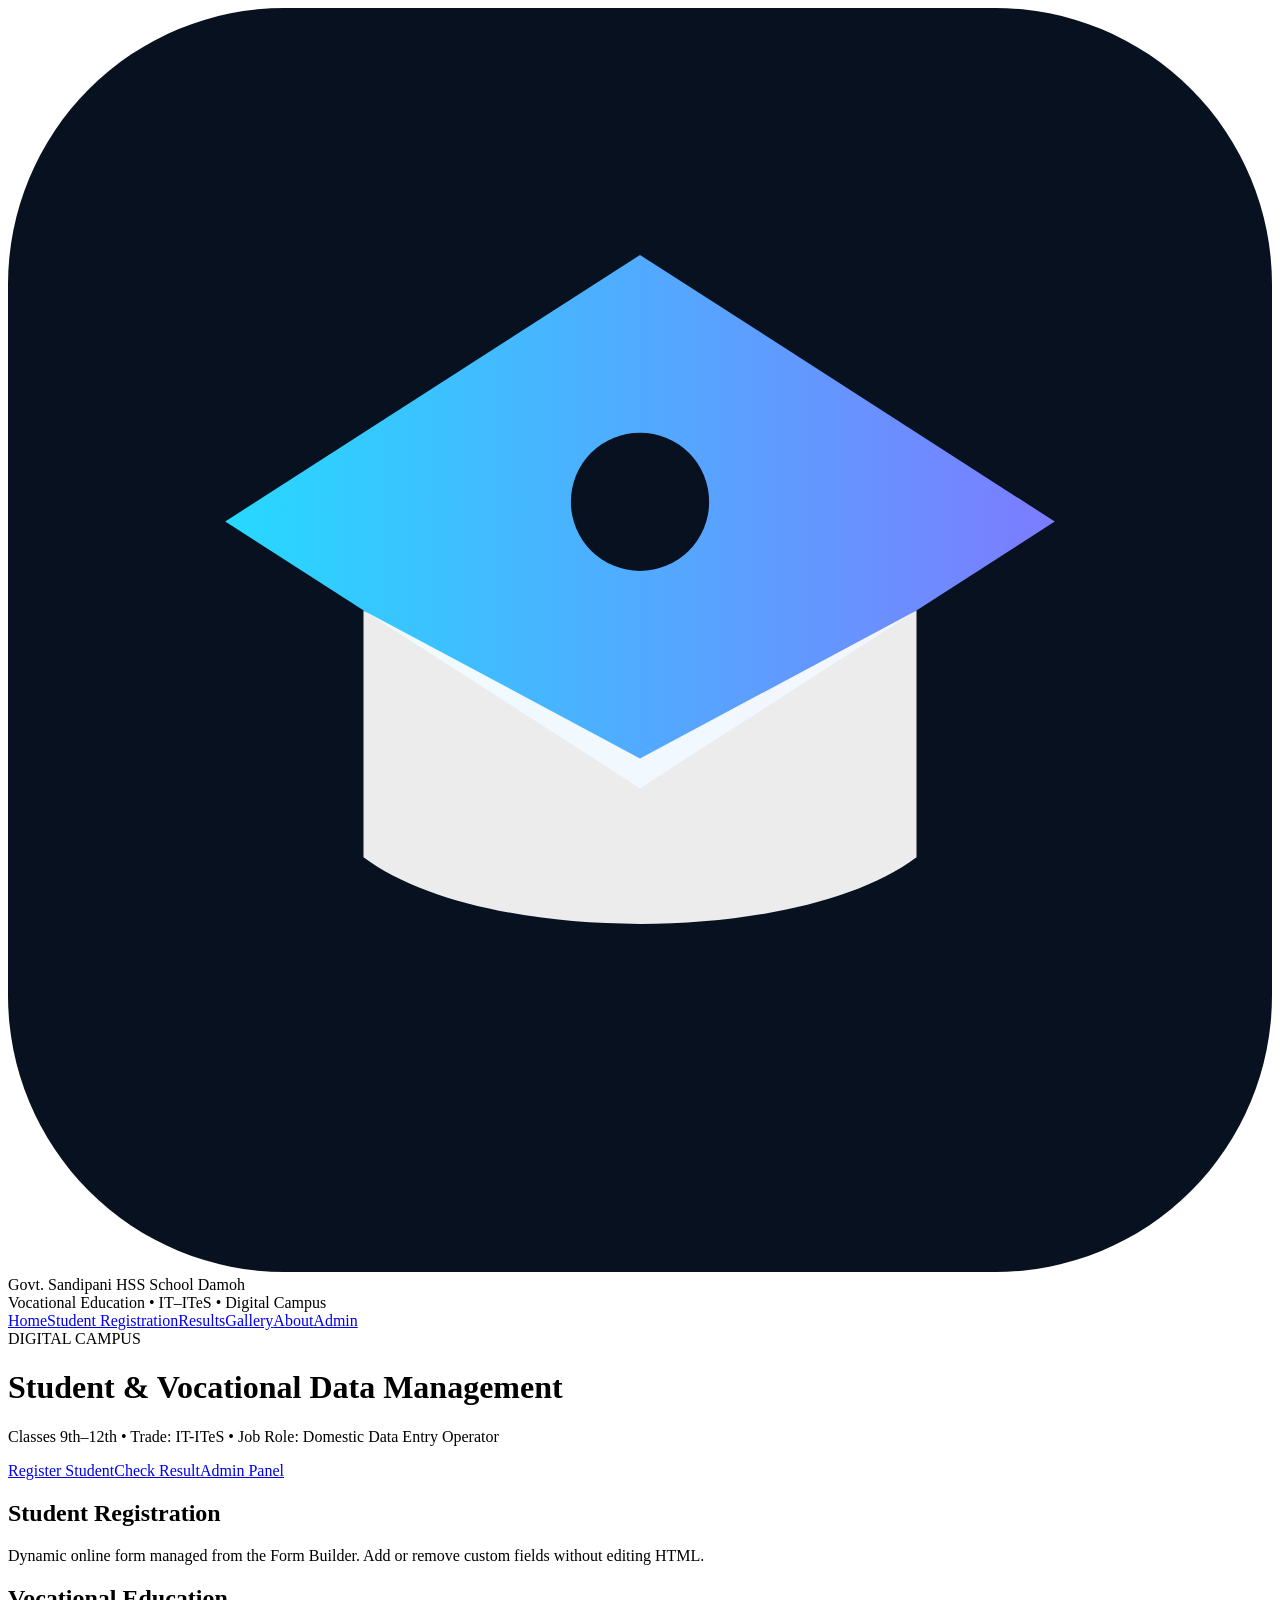
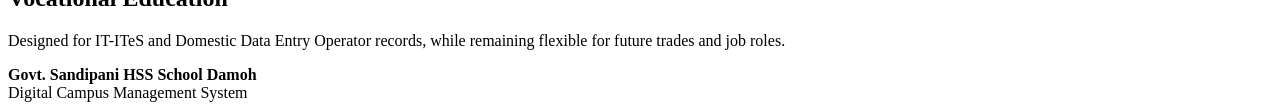
==== commit 0184e0b9: "Add files via upload" ====
--- a/index.html
+++ b/index.html
@@ -1,51 +1 @@
-<!doctype html><html lang="en"><head>
-<meta charset="utf-8"><meta name="viewport" content="width=device-width,initial-scale=1">
-<title>Govt Sandipani HSS School Damoh</title>
-<link rel="stylesheet" href="css/style.css"><link rel="icon" href="images/campus-mark.svg"></head><body>
-<header class="topbar"><div class="container nav">
-<a class="brand" href="index.html"><span class="logo">🎓</span><span>Sandipani Digital Campus<small>GOVT HIGHER SECONDARY SCHOOL • DAMOH</small></span></a>
-<nav class="menu">
-<a href="index.html">Home</a><a href="about.html">About</a><a href="vocational.html">Vocational</a><a href="gallery.html">Gallery</a><a href="results.html" class="result-link">Online Result</a><a href="admin.html">Admin</a>
-</nav></div></header>
-<main>
-<section class="hero"><div class="container hero-grid">
-<div>
-  <div class="kicker">DIGITAL CAMPUS • IT–ITeS • VOCATIONAL EDUCATION</div>
-  <div class="wordart-wrap">
-    <div class="school-wordart">GOVT SANDIPANI HSS SCHOOL DAMOH</div>
-  </div>
-  <div class="name-wordart">Pooran Raikwar Sir</div>
-  <div class="name-subtitle">VOCATIONAL TEACHER • IT–ITeS</div>
-  <div class="hero-name-line">Practical Learning • Digital Skills • Student Activities • <strong>Online Result Portal</strong></div>
-  <div class="mini-line"></div>
-  <p>A modern digital campus for students, vocational learning, school activities and online academic results — designed as a professional identity for <strong>Govt Sandipani HSS School Damoh</strong>.</p>
-  <div class="hero-badges">
-    <span class="hero-badge">💻 Domestic Data Entry Operator</span>
-    <span class="hero-badge">🌐 Web Developer</span>
-    <span class="hero-badge">📊 Online Results</span>
-    <span class="hero-badge">📸 School Gallery</span>
-  </div>
-  <div class="btns"><a class="btn primary" href="results.html">📊 Check Online Result</a><a class="btn secondary" href="gallery.html">📸 Explore School Photos</a></div>
-</div>
-<div class="profile-card">
-  <div class="floating-label">✦ DIGITAL CAMPUS</div>
-  <img src="images/teacher-profile.jpg" alt="Pooran Raikwar Sir">
-  <div class="profile-caption">
-    <strong>Pooran Raikwar Sir</strong>
-    <span>Vocational Teacher • IT–ITeS</span>
-    <span>Domestic Data Entry Operator • Web Developer</span>
-  </div>
-</div>
-</div></section>
-
-<section><div class="container"><div class="section-head"><div><div class="section-kicker">Digital Campus</div><h2>One place for school information</h2></div><p>Separate pages make the website easier to maintain, faster to load and easier to expand in the future.</p></div>
-<div class="cards">
-<div class="card"><div class="icon">💻</div><h3>IT–ITeS Vocational</h3><p>Practical learning, digital skills, job roles and student activities in the vocational stream.</p></div>
-<div class="card"><div class="icon">📸</div><h3>Real School Gallery</h3><p>Your uploaded school photographs are stored locally inside the website, so no external image hosting is required.</p></div>
-<div class="card"><div class="icon">📊</div><h3>Online Result</h3><p>Student result lookup is connected to the Google Sheet backend through your existing Result System logic.</p></div>
-</div></div></section>
-
-<section><div class="container"><div class="cta"><div class="section-kicker">Online Services</div><h2>Student Result Portal</h2><p style="color:#b8c8da">Students can search their result using Roll Number, Class and Medium. The result is fetched from your Google Sheet backend.</p><a class="btn primary" href="results.html">Open Result Portal →</a></div></div></section>
-</main><footer><div class="container"><strong>Govt Sandipani HSS School Damoh</strong><br><span>Vocational Education • IT–ITeS • Digital Campus</span><br><br>Website architecture prepared for school use. Result data is served from the connected Google Sheet through Google Apps Script.</div></footer>
-<div id="lightbox" class="lightbox" onclick="closeLight()"><span class="close">×</span><img id="lightImg" onclick="event.stopPropagation()"></div>
-<script src="js/api.js"></script><script src="js/main.js"></script></body></html>+<!doctype html><html lang="en"><head><meta charset="utf-8"><meta name="viewport" content="width=device-width,initial-scale=1"><title>Sandipani Digital Campus</title><link rel="stylesheet" href="css/style.css"></head><body><header class="top"><div class="top-inner"><img class="logo" src="images/campus-mark.svg"><div><div class="school-name" data-school-name>Govt. Sandipani HSS School Damoh</div><div class="school-sub">Vocational Education • IT–ITeS • Digital Campus</div></div><nav class="nav"><a href="index.html">Home</a><a href="student-registration.html">Student Registration</a><a href="results.html">Results</a><a href="gallery.html">Gallery</a><a href="about.html">About</a><a href="admin.html">Admin</a></nav></div></header><main class="main"><div class="container"><div class="card hero"><span class="badge">DIGITAL CAMPUS</span><h1>Student & Vocational Data Management</h1><p>Classes 9th–12th • Trade: IT-ITeS • Job Role: Domestic Data Entry Operator</p><div class="toolbar"><a class="btn primary" href="student-registration.html">Register Student</a><a class="btn secondary" href="results.html">Check Result</a><a class="btn secondary" href="admin.html">Admin Panel</a></div></div><div class="grid"><div class="card"><h2>Student Registration</h2><p>Dynamic online form managed from the Form Builder. Add or remove custom fields without editing HTML.</p></div><div class="card"><h2>Vocational Education</h2><p>Designed for IT-ITeS and Domestic Data Entry Operator records, while remaining flexible for future trades and job roles.</p></div></div></div></main><footer class="footer"><div class="container"><b>Govt. Sandipani HSS School Damoh</b><br>Digital Campus Management System</div></footer></body></html>
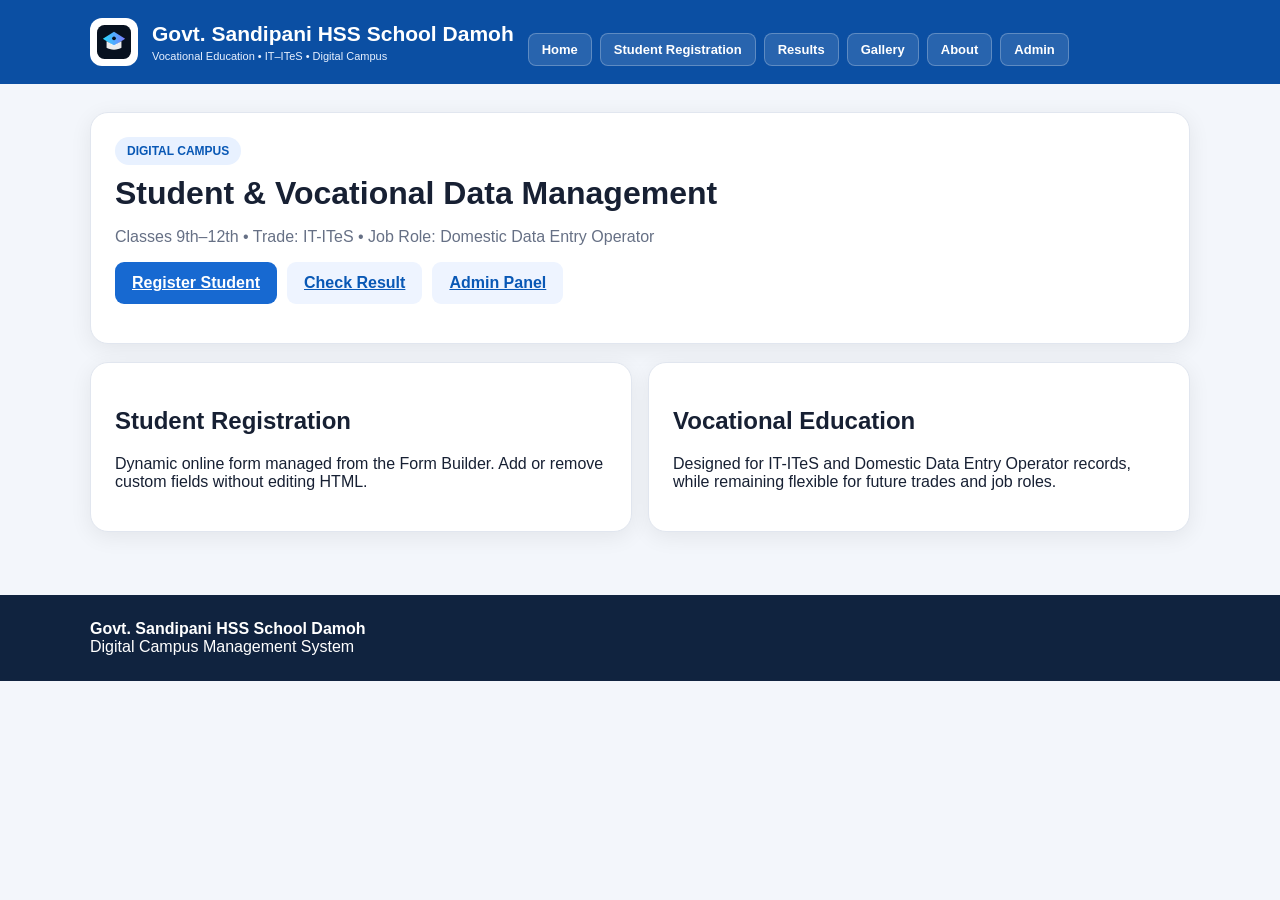
==== commit f6538398: "Add files via upload" ====
--- a/index.html
+++ b/index.html
@@ -1 +1,19 @@
-<!doctype html><html lang="en"><head><meta charset="utf-8"><meta name="viewport" content="width=device-width,initial-scale=1"><title>Sandipani Digital Campus</title><link rel="stylesheet" href="css/style.css"></head><body><header class="top"><div class="top-inner"><img class="logo" src="images/campus-mark.svg"><div><div class="school-name" data-school-name>Govt. Sandipani HSS School Damoh</div><div class="school-sub">Vocational Education • IT–ITeS • Digital Campus</div></div><nav class="nav"><a href="index.html">Home</a><a href="student-registration.html">Student Registration</a><a href="results.html">Results</a><a href="gallery.html">Gallery</a><a href="about.html">About</a><a href="admin.html">Admin</a></nav></div></header><main class="main"><div class="container"><div class="card hero"><span class="badge">DIGITAL CAMPUS</span><h1>Student & Vocational Data Management</h1><p>Classes 9th–12th • Trade: IT-ITeS • Job Role: Domestic Data Entry Operator</p><div class="toolbar"><a class="btn primary" href="student-registration.html">Register Student</a><a class="btn secondary" href="results.html">Check Result</a><a class="btn secondary" href="admin.html">Admin Panel</a></div></div><div class="grid"><div class="card"><h2>Student Registration</h2><p>Dynamic online form managed from the Form Builder. Add or remove custom fields without editing HTML.</p></div><div class="card"><h2>Vocational Education</h2><p>Designed for IT-ITeS and Domestic Data Entry Operator records, while remaining flexible for future trades and job roles.</p></div></div></div></main><footer class="footer"><div class="container"><b>Govt. Sandipani HSS School Damoh</b><br>Digital Campus Management System</div></footer></body></html>
+<!doctype html><html lang="en"><head><meta charset="utf-8"><meta name="viewport" content="width=device-width,initial-scale=1"><title>Govt. Sandipani HSS School Damoh | Digital Campus & Vocational Education</title><link rel="stylesheet" href="css/style.css"><meta name="description" content="Govt. Sandipani HSS School Damoh digital campus for vocational education, IT-ITeS, student registration, results, gallery and digital student records.">
+<meta name="robots" content="index, follow">
+<link rel="canonical" href="https://pooran-raikwar.github.io/Sandipani-damoh/">
+<meta property="og:type" content="website">
+<meta property="og:title" content="Govt. Sandipani HSS School Damoh | Digital Campus & Vocational Education">
+<meta property="og:description" content="Govt. Sandipani HSS School Damoh digital campus for vocational education, IT-ITeS, student registration, results, gallery and digital student records.">
+<meta property="og:url" content="https://pooran-raikwar.github.io/Sandipani-damoh/">
+<meta property="og:site_name" content="Govt. Sandipani HSS School Damoh">
+<script type="application/ld+json">
+{
+  "@context":"https://schema.org",
+  "@type":"School",
+  "name":"Govt. Sandipani HSS School Damoh",
+  "url":"https://pooran-raikwar.github.io/Sandipani-damoh/",
+  "description":"Govt. Sandipani HSS School Damoh digital campus for vocational education, IT-ITeS, student registration and results.",
+  "address":{"@type":"PostalAddress","addressLocality":"Damoh","addressRegion":"Madhya Pradesh","addressCountry":"IN"}
+}
+</script>
+</head><body><header class="top"><div class="top-inner"><img class="logo" src="images/campus-mark.svg"><div><div class="school-name" data-school-name>Govt. Sandipani HSS School Damoh</div><div class="school-sub">Vocational Education • IT–ITeS • Digital Campus</div></div><nav class="nav"><a href="index.html">Home</a><a href="student-registration.html">Student Registration</a><a href="results.html">Results</a><a href="gallery.html">Gallery</a><a href="about.html">About</a><a href="admin.html">Admin</a></nav></div></header><main class="main"><div class="container"><div class="card hero"><span class="badge">DIGITAL CAMPUS</span><h1>Student & Vocational Data Management</h1><p>Classes 9th–12th • Trade: IT-ITeS • Job Role: Domestic Data Entry Operator</p><div class="toolbar"><a class="btn primary" href="student-registration.html">Register Student</a><a class="btn secondary" href="results.html">Check Result</a><a class="btn secondary" href="admin.html">Admin Panel</a></div></div><div class="grid"><div class="card"><h2>Student Registration</h2><p>Dynamic online form managed from the Form Builder. Add or remove custom fields without editing HTML.</p></div><div class="card"><h2>Vocational Education</h2><p>Designed for IT-ITeS and Domestic Data Entry Operator records, while remaining flexible for future trades and job roles.</p></div></div></div></main><footer class="footer"><div class="container"><b>Govt. Sandipani HSS School Damoh</b><br>Digital Campus Management System</div></footer></body></html>
--- a/css/style.css
+++ b/css/style.css
@@ -0,0 +1,5 @@
+*{box-sizing:border-box}body{margin:0;font-family:Inter,Arial,sans-serif;background:#f3f6fb;color:#172033}a{color:inherit}.top{background:#0b4fa3;color:#fff;padding:18px 15px}.top-inner,.container{max-width:1100px;margin:auto}.top-inner{display:flex;align-items:center;gap:14px;flex-wrap:wrap}.logo{width:48px;height:48px;border-radius:12px;background:#fff;padding:7px}.school-name{font-size:21px;font-weight:800}.school-sub{font-size:11px;margin-top:4px;color:#e8f1ff}.nav{display:flex;gap:8px;flex-wrap:wrap;margin-top:14px}.nav a{padding:8px 13px;border-radius:8px;background:rgba(255,255,255,.12);border:1px solid rgba(255,255,255,.25);text-decoration:none;font-weight:700;font-size:13px}.nav a:hover{background:#fff;color:#0b4fa3}.main{padding:28px 12px 45px}.card{background:#fff;border:1px solid #e1e6ef;border-radius:18px;padding:24px;box-shadow:0 5px 22px rgba(0,0,0,.07);margin-bottom:18px}.hero h1{margin:0;font-size:32px}.hero p{color:#667085}.badge{display:inline-block;background:#e8f1ff;color:#0958b5;padding:7px 12px;border-radius:20px;font-size:12px;font-weight:800;margin-bottom:10px}.notice{background:#fff7df;color:#684f00;border:1px solid #f0d477;border-left:5px solid #e0a800;padding:14px;border-radius:10px;line-height:1.5;margin-bottom:20px}.section{margin:22px 0 15px;padding:11px 13px;background:#eef4ff;color:#104f9d;border-left:5px solid #1769d1;border-radius:8px;font-weight:800}.grid{display:grid;grid-template-columns:repeat(2,minmax(0,1fr));gap:16px}.field.full{grid-column:1/-1}.field label{display:block;margin-bottom:7px;font-size:14px;font-weight:700;color:#344054}.req{color:#d92d20}.field input,.field select,.field textarea,input,select,textarea{width:100%;min-height:48px;padding:11px 13px;background:#fff;color:#111827;border:2px solid #b8c1cf;border-radius:9px;font:inherit}.field textarea{min-height:95px}.btn{border:0;border-radius:9px;padding:12px 17px;font-weight:800;cursor:pointer}.primary{background:#1769d1;color:#fff}.secondary{background:#eef4ff;color:#0958b5}.danger{background:#fff0f0;color:#b42318}.btn:disabled{opacity:.6}.submit-area{text-align:center;margin-top:25px}.message{display:none;padding:13px;border-radius:10px;margin:14px 0;font-weight:700}.message.success{display:block;background:#e9f9ef;color:#067647}.message.error{display:block;background:#fff0f0;color:#b42318}.hidden{display:none!important}.footer{padding:25px 12px;background:#10233f;color:#fff}.table-wrap{overflow:auto}.admin-table,table{width:100%;border-collapse:collapse}.admin-table th,.admin-table td,th,td{border-bottom:1px solid #e5e7eb;padding:10px;text-align:left;white-space:nowrap}.admin-table th,th{background:#f8fafc}.toolbar{display:flex;gap:10px;flex-wrap:wrap;margin-bottom:15px}.toolbar>*{max-width:210px}.stats{display:grid;grid-template-columns:repeat(4,1fr);gap:12px}.stat{background:#fff;border:1px solid #e1e6ef;border-radius:14px;padding:18px}.stat b{display:block;font-size:26px}.tabs{display:flex;gap:7px;flex-wrap:wrap;margin-bottom:15px}.tab{padding:10px 14px;border:1px solid #ccd5e1;background:#fff;border-radius:8px;cursor:pointer;font-weight:700}.tab.active{background:#1769d1;color:#fff}.builder-row{display:grid;grid-template-columns:1.2fr .9fr 1.5fr .8fr 1fr 1fr .6fr auto;gap:7px;padding:9px 0;border-bottom:1px solid #e5e7eb;align-items:center}.builder-row input,.builder-row select{min-height:40px;padding:8px;font-size:13px}.mini{padding:7px 9px;border:0;border-radius:7px;background:#eef4ff;color:#0958b5;cursor:pointer}.mini.danger{background:#fff0f0;color:#b42318}.result-card h2{margin-top:0}.summary{margin-top:15px;padding:15px;background:#eef4ff;border-radius:10px}.setup{font-size:14px;line-height:1.6}
+@media(max-width:800px){.grid{grid-template-columns:1fr}.stats{grid-template-columns:repeat(2,1fr)}.builder-row{grid-template-columns:1fr 1fr}.hero h1{font-size:26px}}
+@media(max-width:500px){.stats{grid-template-columns:1fr 1fr}.card{padding:17px}}
+.locked{background:#f2f4f7!important;color:#475467!important;font-weight:700}.loading{text-align:center;padding:25px;color:#667085}.edit-grid .field{min-width:0}
+@media(max-width:650px){.top-inner{align-items:flex-start}.school-name{font-size:18px}.nav{width:100%}.nav a{flex:1;text-align:center}.card{border-radius:14px}.toolbar>*{max-width:none;flex:1;min-width:140px}.btn{min-height:46px}.field input,.field select,.field textarea{min-height:50px}.admin-table th,.admin-table td{padding:8px 7px}}
